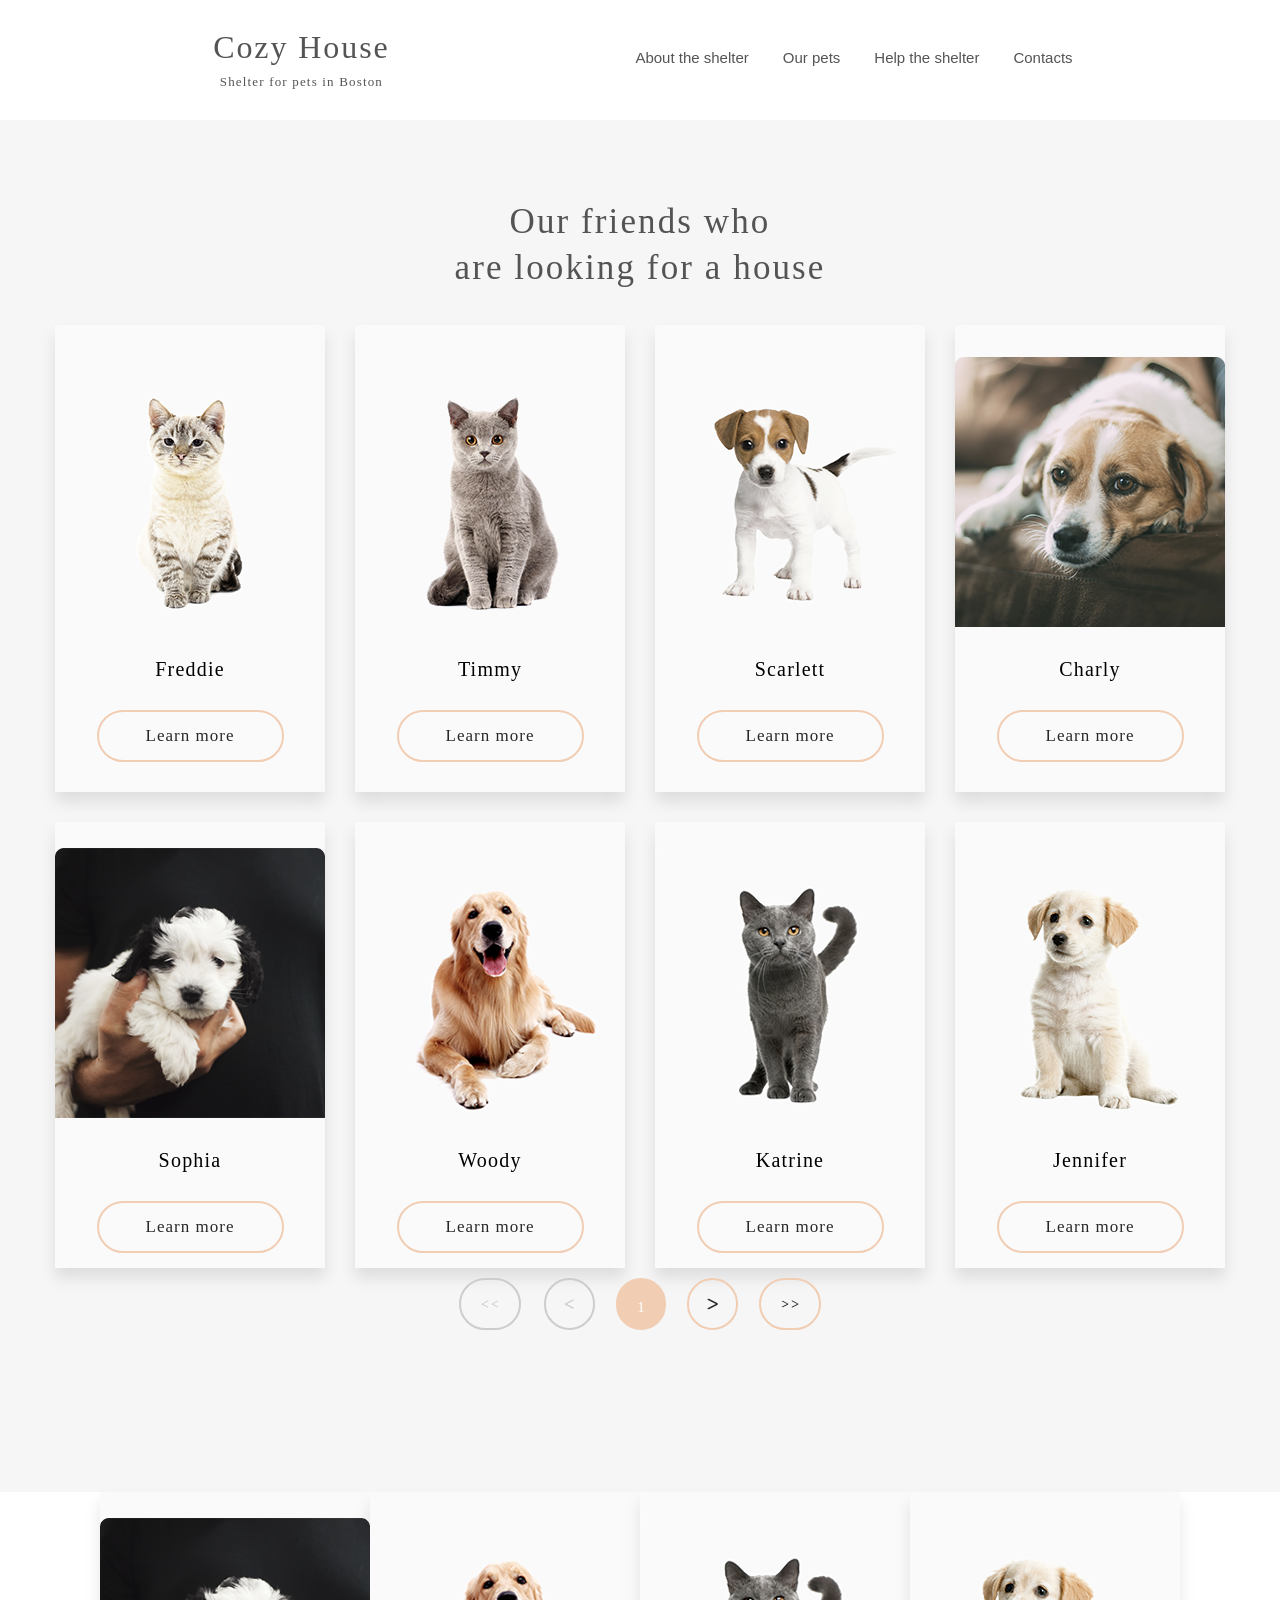
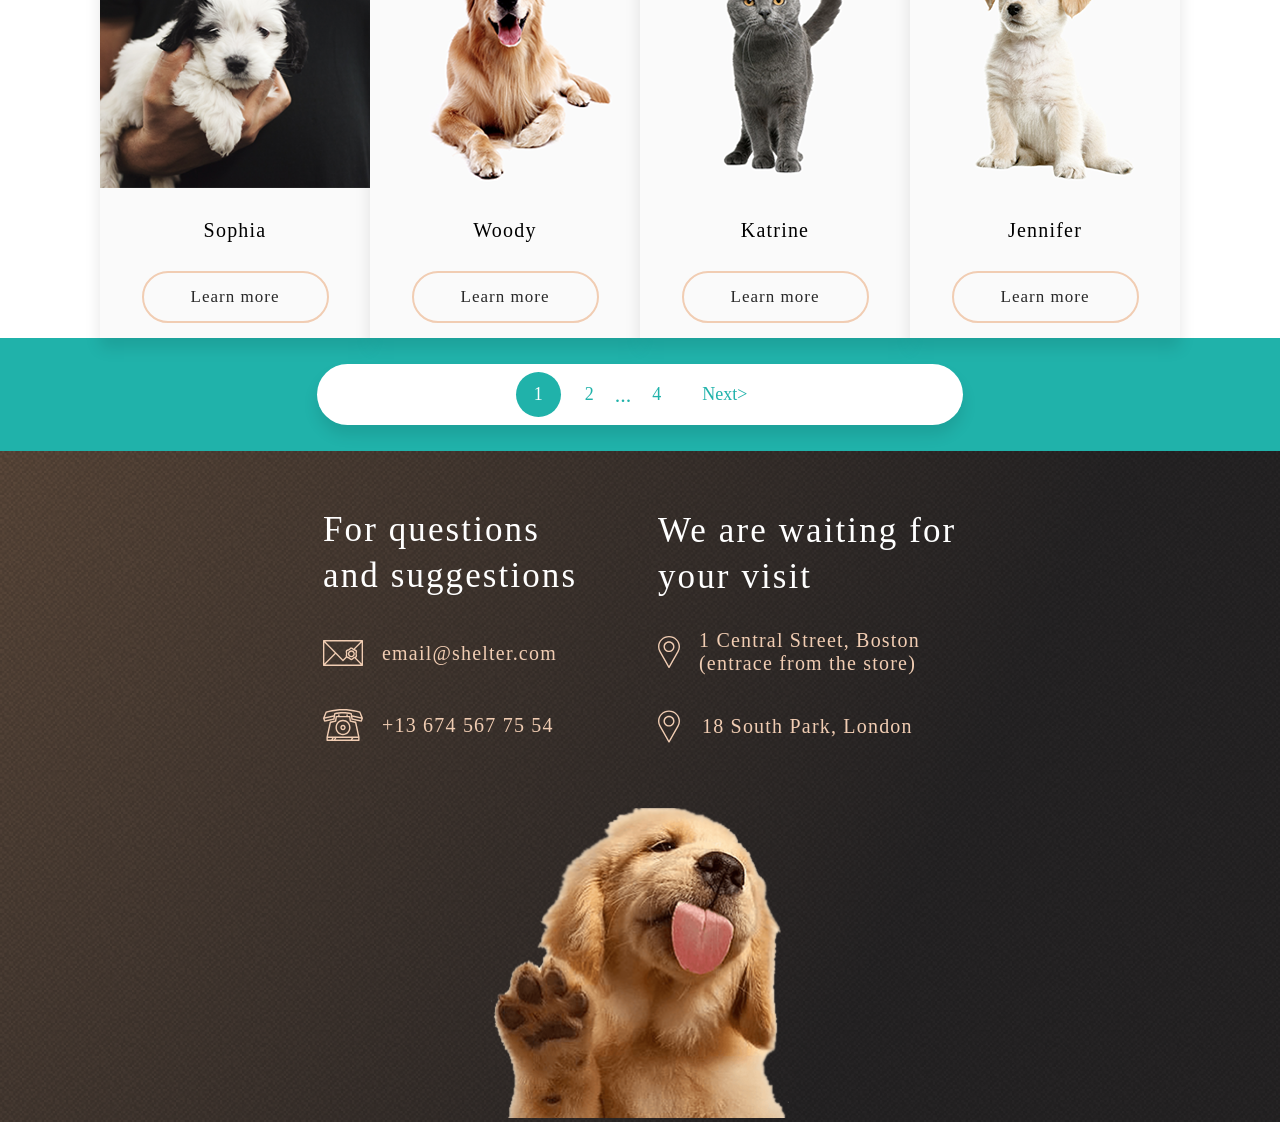
==== pets/index.html @ daef17af "fix: rename html files for GitHub Pages deployment" ====
<!DOCTYPE html>
<html lang="en">
<head>
    <meta charset="UTF-8">
    <meta name="viewport" content="width=device-width, initial-scale=1.0">
    <link rel="stylesheet" href="./css/pets.css">
    <title>Pets</title>
</head>
<body>
<main class="main">
<header class="header">
    <div class="header__wrapper">
        <div class="header__logo">
            <span class="header__title"><a href="..//shelter/shelter.html" class="link-shelter">Cozy House</a></span>
            <span class="header__subtitle">Shelter for pets in Boston</span>
        </div>
        <nav class="menu">
            <ul class="menu-list">
                <li class="menu__item"><a href="..//shelter/shelter.html" class="nav-link">About the shelter</a></li>
                <li class="menu__item menu__item_active"><a href="#our-friends" class="nav-link">Our pets</a></li>
                <li class="menu__item"><a href="..//shelter/shelter.html" class="nav-link">Help the shelter</a></li>
                <li class="menu__item"><a href="#footer" class="nav-link">Contacts</a></li>
            </ul>
        </nav>
        <!-- ! -->
        <button class="header__burger-btn" id="burger">
            <span></span><span></span><span></span>
        </button>
    </div>
</header>
<div class="Our_Friends">
    <section class="Our_Friends__wrapper">
        <div class="Our_Friends__title">
            <h3 class="Our_Friends__title-description">Our friends who <br>are looking for a house</h3>
        </div>
        <div class="Our_Friends__container">

                <!-- popup katrine -->
                <div class="modal-katrine">
                    <div class="modal-wrapper">
                        <div class="exit__button-katrine exit__button-wrapper">
                            <span></span><span></span>
                        </div>
                        <div class="modal-subwrapper">
                         <div class="modal-logo">
                         <img src="./assets/img/pets-katrine.png" alt="modal-logo" class="modal-picture">
                         </div>
                         <div class="modal-information">
                            <div class="modal-information__wrapper">
                            <div class="modal__title-wrapper">
                                <span class="modal__title">Katrine</span>
                            </div>
                            <div class="modal__subtitle-wrapper">
                                <span class="modal__subtitle">Cat - British Shorthair</span>
                            </div>
                            <div class="modal__description-wrapper">
                                <p class="modal__description">Katrine is a beautiful girl. She is as soft as the finest velvet with a thick lush fur. Will love you until the last breath she takes as long as you are the one. She is picky about her affection. She loves cuddles and to stretch into your hands for a deeper relaxations.</p>
                            </div>
                            <ul class="modal__state-wrapper">
                                <li><b>Age:</b> 6 months</li>
                                <li><b>Inoculations:</b> panleukopenia</li>
                                <li><b>Desease:</b> none</li>
                                <li><b>Parasites:</b> none</li>

                            </ul>
                        </div>
                        </div>
                        </div>
                    </div>
                </div>

                 <!-- end popup katrine -->

                 <!-- popup woody -->

                 <div class="modal-woody">
                    <div class="modal-wrapper">
                        <div class="exit__button-woody exit__button-wrapper">
                            <span></span><span></span>
                        </div>
                        <div class="modal-subwrapper">
                         <div class="modal-logo">
                         <img src="./assets/img/pets-woody.png" alt="modal-logo" class="modal-picture">
                         </div>
                         <div class="modal-information">
                            <div class="modal-information__wrapper">
                            <div class="modal__title-wrapper">
                                <span class="modal__title">Woody</span>
                            </div>
                            <div class="modal__subtitle-wrapper">
                                <span class="modal__subtitle">Dog - Golden Retriever</span>
                            </div>
                            <div class="modal__description-wrapper">
                                <p class="modal__description">Woody is a handsome 3 1/2 year old boy. Woody does know basic commands and is a smart pup. Since he is on the stronger side, he will learn a lot from your training. Woody will be happier when he finds a new family that can spend a lot of time with him.</p>
                            </div>
                            <ul class="modal__state-wrapper">
                                <li><b>Age:</b> 3 years 6 months</li>
                                <li><b>Inoculations:</b> adenovirus, distemper</li>
                                <li><b>Desease:</b> right back leg mobility reduced</li>
                                <li><b>Parasites:</b> none</li>
                            </ul>
                        </div>
                        </div>
                        </div>
                    </div>
                </div>

                 <!-- end popup woody -->

                <!-- popup jenn -->

                <div class="modal-jennifer">
                    <div class="modal-wrapper">
                        <div class="exit__button-jennifer exit__button-wrapper">
                            <span></span><span></span>
                        </div>
                        <div class="modal-subwrapper">
                         <div class="modal-logo">
                         <img src="./assets/img/pets-jennifer.png" alt="modal-logo" class="modal-picture">
                         </div>
                         <div class="modal-information">
                            <div class="modal-information__wrapper">
                            <div class="modal__title-wrapper">
                                <span class="modal__title">Jennifer</span>
                            </div>
                            <div class="modal__subtitle-wrapper">
                                <span class="modal__subtitle">Dog - Labrador</span>
                            </div>
                            <div class="modal__description-wrapper">
                                <p class="modal__description">Jennifer is a sweet 2 months old Labrador that is patiently waiting to find a new forever home. This girl really enjoys being able to go outside to run and play, but won't hesitate to play up a storm in the house if she has all of her favorite toys.</p>
                            </div>
                            <ul class="modal__state-wrapper">
                                <li><b>Age:</b> 2 month</li>
                                <li><b>Inoculations:</b> none</li>
                                <li><b>Desease:</b> none</li>
                                <li><b>Parasites:</b> none</li>
                            </ul>
                        </div>
                        </div>
                        </div>
                    </div>
                </div>
                 <!-- end popup jenn -->

                 <!-- popup sophia -->
                <div class="modal-sophia">
                    <div class="modal-wrapper">
                        <div class="exit__button-sophia exit__button-wrapper">
                            <span></span><span></span>
                        </div>
                        <div class="modal-subwrapper">
                         <div class="modal-logo">
                         <img src="./assets/img/sophia.png" alt="modal-logo" class="modal-picture">
                         </div>
                         <div class="modal-information">
                            <div class="modal-information__wrapper">
                            <div class="modal__title-wrapper">
                                <span class="modal__title">Sophia</span>
                            </div>
                            <div class="modal__subtitle-wrapper">
                                <span class="modal__subtitle">Dog - Shih tzu</span>
                            </div>
                            <div class="modal__description-wrapper">
                                <p class="modal__description">Sophia here and I'm looking for my forever home to live out the best years of my life. I am full of energy. Everyday I'm learning new things, like how to walk on a leash, go potty outside, bark and play with toys and I still need some practice.</p>
                            </div>
                            <ul class="modal__state-wrapper">
                                <li><b>Age:</b> 1 month</li>
                                <li><b>Inoculations:</b> parvovirus</li>
                                <li><b>Desease:</b> none</li>
                                <li><b>Parasites:</b> none</li>
                            </ul>
                        </div>
                        </div>
                        </div>
                    </div>
                </div>
                 <!-- end popup sophia -->

                  <!-- popup timmy -->
                <div class="modal-timmy">
                    <div class="modal-wrapper">
                        <div class="exit__button-timmy exit__button-wrapper">
                            <span></span><span></span>
                        </div>
                        <div class="modal-subwrapper">
                         <div class="modal-logo">
                         <img src="./assets/img/pets-timmy.png" alt="modal-logo" class="modal-picture">
                         </div>
                         <div class="modal-information">
                            <div class="modal-information__wrapper">
                            <div class="modal__title-wrapper">
                                <span class="modal__title">Timmy</span>
                            </div>
                            <div class="modal__subtitle-wrapper">
                                <span class="modal__subtitle">Cat - British Shorthair</span>
                            </div>
                            <div class="modal__description-wrapper">
                                <p class="modal__description">Timmy is an adorable grey british shorthair male. He loves to play and snuggle. He is neutered and up to date on age appropriate vaccinations. He can be chatty and enjoys being held. Timmy has a lot to say and wants a person to share his thoughts with.</p>
                            </div>
                            <ul class="modal__state-wrapper">
                                <li><b>Age:</b> 2 month</li>
                                <li><b>Inoculations:</b> rabies</li>
                                <li><b>Desease:</b> none</li>
                                <li><b>Parasites:</b> none</li>
                            </ul>
                        </div>
                        </div>
                        </div>
                    </div>
                </div>
                 <!-- end popup timmy -->

                   <!-- popup charly -->
                <div class="modal-charly">
                    <div class="modal-wrapper">
                        <div class="exit__button-charly exit__button-wrapper">
                            <span></span><span></span>
                        </div>
                        <div class="modal-subwrapper">
                         <div class="modal-logo">
                         <img src="./assets/img/pets-charly.png" alt="modal-logo" class="modal-picture">
                         </div>
                         <div class="modal-information">
                            <div class="modal-information__wrapper">
                            <div class="modal__title-wrapper">
                                <span class="modal__title">Charly</span>
                            </div>
                            <div class="modal__subtitle-wrapper">
                                <span class="modal__subtitle">Dog - Jack Russell Terrier</span>
                            </div>
                            <div class="modal__description-wrapper">
                                <p class="modal__description">This cute boy, Charly, is three years old and he likes adults and kids. He isn’t fond of many other dogs, so he might do best in a single dog home. Charly has lots of energy, and loves to run and play. We think a fenced yard would make him very happy.</p>
                            </div>
                            <ul class="modal__state-wrapper">
                                <li><b>Age:</b> 8 years</li>
                                <li><b>Inoculations:</b> bordetella bronchiseptica, leptospirosis</li>
                                <li><b>Desease:</b> deafness, blindness</li>
                                <li><b>Parasites:</b> lice, fleas</li>
                            </ul>
                        </div>
                        </div>
                        </div>
                    </div>
                </div>
                 <!-- end popup charly -->

                 <!-- popup scarlett -->
                <div class="modal-scarlett">
                    <div class="modal-wrapper">
                        <div class="exit__button-scarlett exit__button-wrapper">
                            <span></span><span></span>
                        </div>
                        <div class="modal-subwrapper">
                         <div class="modal-logo">
                         <img src="./assets/img/pets-scarlet.png" alt="modal-logo" class="modal-picture">
                         </div>
                         <div class="modal-information">
                            <div class="modal-information__wrapper">
                            <div class="modal__title-wrapper">
                                <span class="modal__title">Scarlett</span>
                            </div>
                            <div class="modal__subtitle-wrapper">
                                <span class="modal__subtitle">Dog - Jack Russell Terrier</span>
                            </div>
                            <div class="modal__description-wrapper">
                                <p class="modal__description">Scarlett is a happy, playful girl who will make you laugh and smile. She forms a bond quickly and will make a loyal companion and a wonderful family dog or a good companion for a single individual too since she likes to hang out and be with her human.</p>
                            </div>
                            <ul class="modal__state-wrapper">
                                <li><b>Age:</b> 3 month</li>
                                <li><b>Inoculations:</b> parainfluenza</li>
                                <li><b>Desease:</b> none</li>
                                <li><b>Parasites:</b> none</li>
                            </ul>
                        </div>
                        </div>
                        </div>
                    </div>
                </div>
                 <!-- end popup scarlett -->

                  <!-- popup freddie -->
                <div class="modal-freddie">
                    <div class="modal-wrapper">
                        <div class="exit__button-freddie exit__button-wrapper">
                            <span></span><span></span>
                        </div>
                        <div class="modal-subwrapper">
                         <div class="modal-logo">
                         <img src="./assets/img/freddie.png" alt="modal-logo" class="modal-picture">
                         </div>
                         <div class="modal-information">
                            <div class="modal-information__wrapper">
                            <div class="modal__title-wrapper">
                                <span class="modal__title">Freddie</span>
                            </div>
                            <div class="modal__subtitle-wrapper">
                                <span class="modal__subtitle">Cat - British Shorthair</span>
                            </div>
                            <div class="modal__description-wrapper">
                                <p class="modal__description">Freddie is a little shy at first, but very sweet when he warms up. He likes playing with shoe strings and bottle caps. He is quick to learn the rhythms of his human’s daily life. Freddie has bounced around a lot in his life, and is looking to find his forever home.</p>
                            </div>
                            <ul class="modal__state-wrapper">
                                <li><b>Age:</b> 2 month</li>
                                <li><b>Inoculations:</b> Inoculations: rabies</li>
                                <li><b>Desease:</b> none</li>
                                <li><b>Parasites:</b> none</li>
                            </ul>
                        </div>
                        </div>
                        </div>
                    </div>
                </div>
                 <!-- end popup freddie -->

                <div class="container-proba"></div>

                <div class="Our_Friends__pagination">
                        <img class="arrow__left_double" src="./assets/svg/dl.svg">
                        <img class="arrow__left" src="./assets/svg/l.svg">
                        <div class="pagination-page">1</div>
                        <img class="arrow__right" src="./assets/svg/r.svg">
                        <img class="arrow__right_double" src="./assets/svg/dr.svg">
                </div>
            </div>
    </section>
</div>

<!-- proba-pagination -->
<div class="container-example"></div>
<div class="container-pag">
<ul class="pagination__example">
    <!-- <li class="btn">&lt;Prev</li>
    <li class="n"><span>1</span></li>
    <li class="n"><span>2</span></li>
    <li class="d"><span>...</span></li>
    <li class="n"><span>4</span></li>
    <li class="n"><span>5</span></li>
    <li class="d"><span>...</span></li>
    <li class="d"><span>...</span></li>
    <li class="btn">Next&gt;</li> -->
</ul>
</div>
<!-- end proba -->

                    <footer class="footer" id="contacts">
                        <div class="footer__wrapper">
                            <div class="footer__contacts">
                                <h3 class="footer__contacts-title">For questions and suggestions</h3>
                                <div class="footer__contacts-mail">
                                    <img src="./assets/svg/icon-email.svg" alt="email-logo" class="mail__icon">
                                    <span class="mail__description"><a href="mailto:ksandr1g@mail.ru">email@shelter.com</a></span>
                                    </div>
                                    <div class="footer__contacts-phone">
                                        <img src="./assets/svg/icon-phone.svg" alt="phone-logo" class="phone__icon">
                                        <span class="phone__description"><a href="tel:+13 674 567 75 54">+13 674 567 75 54</a></span>
                                    </div>
                                </div>
                                <div class="footer__location">
                                    <h3 class="footer__location-title">We are waiting for your visit</h3>
                                    <div class="footer__location-Boston">
                                        <img src="./assets/svg/icon-marker.svg" alt="marker-logo" class="boston__marker">
                                        <p class="boston__description"><a href="https://www.google.com/maps/d/embed?mid=1jf-JyjY4kV1k39pwUYCy4yDfvXQ&hl=en_US&ehbc=2E312F" width="640" height="480">1 Central Street, Boston (entrace from the store)</a></p>
                                    </div>
                                    <div class="footer__location-London">
                                        <img src="./assets/svg/icon-marker.svg" alt="marker-logo" class="boston__marker">
                                        <p class="london__description"><a href="https://www.google.com/maps/d/embed?mid=1MzcbxTZZIhq8kWDtylVEMzaD1tA&hl=en&ehbc=2E312F" width="640" height="480">18 South Park, London</a></p>
                                    </div>
                                </div>
                                <div class="footer__logo">
                                    <div class="logo-logo">
                                    <img src="./assets/img/footer-puppy.png" alt="puppy-logo" class="footer__puppy">
                                </div>
                                </div>
                            </div>
                        </footer>
</main>
<script src="pets.js"></script>
</body>
</html>
---- pets/css/pets.css ----
* {
     scroll-behavior: smooth;
}

body {
    margin: 0 auto;
}

.main {
    overflow: hidden;
    width: 100%;
    position: relative;
}

.header {
    background-color: white;
    display: flex;
    justify-content: center;
    align-items: center;
    /* margin: 0px 0px 42px 0px; */
}

.header__wrapper {
    max-width: 1200px;
    display:flex;
    justify-content: space-between;
    padding: 30px 40px 30px 40px;
}

.header__logo {
    max-width: 188px;
    display:flex;
    flex-wrap: wrap;
    justify-content: center;
    margin-right: 533px;
    align-content: space-between;
    row-gap: 10px;
}

.header__title {
    font-family: 'Georgia';
    font-style: normal;
    font-weight: 400;
    font-size: 32px;
    line-height: 110%;
    /* or 35px */
    display: flex;
    /* align-items: center; */
    letter-spacing: 0.06em;
    /* color-primary */
    color: rgba(84, 84, 84, 1);
    /* padding-bottom: 10px; */
}

.header__title a {
    text-decoration: none;
    list-style: none;
    color: inherit;
}

.header__subtitle {
    font-family: 'Georgia';
    font-style: normal;
    font-weight: 400;
    font-size: 13px;
    line-height: 14.95px;
    /* or 35px */
    display: flex;
    /* align-items: center; */
    letter-spacing: 0.09em;
    /* color-primary */
    color: rgba(84, 84, 84, 1);
}

.menu-list li {
    display: inline;
    transition: 0.5s;
    color: rgba(84, 84, 84, 1);
}

.menu__item:hover {
    color: black;

}

.menu__item {
    font-family: Arial, Helvetica, sans-serif;
    font-size: 15px;
    line-height: 24px;
    font-weight: 400;
    margin-right: 30px;
    cursor: pointer;
}

.menu__item:last-child {
    margin-right: 0px;
}

.nav-link {
    text-decoration: none;
    list-style: none;
    color: inherit;
}

.header__burger-btn {
    display: none;
}

/* our friends! */

/* modal-begin */

.modal-katrine,
.modal-woody,
.modal-jennifer,
.modal-sophia,
.modal-timmy,
.modal-charly,
.modal-scarlett,
.modal-freddie {
    position: fixed;
    top: 0;
    left: 0;
    width: 100%;
    height: 100vh;
    z-index: 99998;
    background-color: rgba(84, 84, 84, 0.1);
    display: flex;
    align-items: center;
    justify-content: center;
    /* ! */
    opacity: 0;
    visibility: hidden;
}

.modal-katrine.open,
.modal-woody.open,
.modal-jennifer.open,
.modal-sophia.open,
.modal-timmy.open,
.modal-charly.open,
.modal-scarlett.open,
.modal-freddie.open {
    opacity: 1;
    visibility: visible;
    transform: scale(1);
}

.modal-katrine.open .modal-wrapper,
.modal-woody.open .modal-wrapper,
.modal-jennifer.open .modal-wrapper,
.modal-sophia.open .modal-wrapper,
.modal-timmy.open .modal-wrapper,
.modal-charly.open .modal-wrapper,
.modal-scarlett.open .modal-wrapper,
.modal-freddie.open .modal-wrapper {
    transform: scale(1);
}


.modal-wrapper {
    width: 952px;
    height: 552px;
    z-index: 1;
    background-color: white;
    display: flex;
    align-items: flex-end;
    background-color: rgba(84, 84, 84, -1);
    transition: .5s;
    transform: scale(0);
}

.modal-subwrapper {
    background-color: white;
    width: 900px;
    height: 500px;
    display: flex;
    order: 1;
    border-radius: 9px;
}

.exit__button-wrapper {
    position: relative;
    width: 50px;
    height: 50px;
    border: 2px solid rgba(241, 205, 179, 1);
    border-radius: 100px;
    order: 2;
    bottom: 498px;
    right: 11px;
    display: flex;
    justify-content: center;
    align-items: center;
    cursor: pointer;
}

.exit__button-wrapper:hover {
    background-color: rgba(241, 205, 179, 1);
}


.exit__button-wrapper span {
    position: absolute;
    width: 12px;
    height: 2px;
    background-color: black;

}

.exit__button-wrapper span:nth-child(1) {
    transform: rotate(45deg)
}

.exit__button-wrapper span:nth-child(2) {
    transform: rotate(-45deg)
}

.modal-logo {
    width: 500px;
    height: 500px;
}

.modal-picture {
    width: 100%;
}

.modal-information {
    width: 400px;
    display: flex;
    justify-content: center;
    align-items: center;
    background-color: white;
    border-radius: 9px;

}

.modal-information__wrapper {
    width: 351px;
    height: 362px;
    margin-bottom: 36px;
    row-gap: 8px;
    display: flex;
    flex-direction: column;
}

.modal__title {
    font-family: 'Georgia';
    font-weight: 400;
    font-size: 35px;
    line-height: 45.5px;
    letter-spacing: 0.06em;
    color: rgba(0, 0, 0, 1);
}

.modal__subtitle-wrapper {
    margin-bottom: 17px;
}

.modal__subtitle {
    font-family: 'Georgia';
    font-weight: 400;
    font-size: 20px;
    line-height: 23px;
    letter-spacing: 0.06em;
    color: rgba(0, 0, 0, 1);
}

.modal__description {
    font-family: 'Georgia';
    font-weight: 400;
    font-size: 15px;
    line-height: 16.5px;
    letter-spacing: 0.06em;
    color: rgba(0, 0, 0, 1);
    margin-bottom: 23px;
}

.modal__state-wrapper {
    padding-inline-start: 18px;
}


.modal__state-wrapper li {
    font-family: 'Georgia';
    font-weight: 400;
    line-height: 16.5px;
    font-size: 15px;
    letter-spacing: 0.06em;
    padding-inline-start: 0px;
    padding-bottom: 11px;
}


.Our_Friends {
    /* border: 1px dotted white; */
    display: flex;
    background-color: rgba(246, 246, 246, 1);
    justify-content: center;
    flex-direction: column;
    align-items: center;
}

.Our_Friends__title {
    max-width: 400px;
    text-align: center;
    /* margin: 0px 0px 45px 0px; */
}

.Our_Friends__title-description {
    font-family: 'Georgia';
    font-weight: 400;
    font-size: 35px;
    line-height: 45.5px;
    letter-spacing: 0.06em;
    color: rgba(84, 84, 84, 1);

}

.Our_Friends__wrapper {
    max-width: 1200px;
    margin: 44px 0px 17px 0px;
    display: flex;
    align-items: center;
    flex-direction: column;
    order: 1;
}

.Our_Friends__container {
    max-width: 1200px;
    display: flex;
    justify-content: center;
    flex-wrap: wrap;
    column-gap: 40px;
    row-gap: 10px;
    margin: 0px 0px 45px 0px;
}

.pets__card {
    width: 270px;
    height: 435px;
    display: flex;
    flex-wrap: wrap;
    flex-direction: column;
    align-items: center;
    justify-content: space-around;
    background-color: rgba(250, 250, 250, 1);
    box-shadow: 0px 10px 15px rgba(0,0,0,0.1);

}

.pets__logo {
    cursor: pointer;
    transition: 0.5s;
}

.pets__logo:hover {
    transform:scale(1.2);
}

.card__katrine,
.card__jennifer,
.card__woody,
.card__sophia {
    padding: 11px 0px 0px 0px;
}

.card__timmy,
.card__charly,
.card__scarlett,
.card__freddie {
    padding: 17px 0px 15px 0px;
}

.pets__name {
    font-family: 'Georgia';
    font-size: 20px;
    line-height: 22px;
    letter-spacing: 0.06em;
    text-align: center;
}

.pets__button {
    width: 187px;
    height: 52px;
    border-radius: 100px;
    font-family: 'Georgia';
    font-style: normal;
    font-weight: 400;
    font-size: 17px;
    line-height: 130%;
    letter-spacing: 0.06em;
    color: #292929;
    transition: 0.5s;
    cursor: pointer;
    opacity: 1;
    border: 2px solid rgba(241, 205, 179, 1);
    background-color: rgba(250, 250, 250, 1);
}

.pets__button:hover {
    background-color: rgba(241, 205, 179, 1);
    color:rgba(84, 84, 84, 1);
}

.pets__button:active {
    opacity: 0.7;
}

.Our_Friends__pagination {
    display: flex;
    width: 340px;
    height: 52px;
    margin: 0px 0px 100px 0px;
    transition: 1s;
    justify-content: center;
}

.arrow__left:hover {
    background-color: rgba(241, 205, 179, 1);
}

.arrow__left_double {
    border-radius: 100px;
    cursor: pointer;
    opacity: 1;
    border: 2px solid rgba(205, 205, 205, 1);
    padding: 20px;
    margin-right: 23px;
    transition: 1s;
}

.arrow__left_double:hover {
    background-color: rgba(241, 205, 179, 1);
}

.arrow__left {
    border-radius: 100px;
    cursor: pointer;
    opacity: 1;
    border: 2px solid rgba(205, 205, 205, 1);
    padding: 18px;
    margin-right: 21px;
}

.pagination-page {
    border-radius: 100px;
    border: 2px solid rgba(241, 205, 179, 1);
    padding: 19px;
    margin-right: 21px;
    font-size: 15px;
    background-color: rgba(241, 205, 179, 1);
    color: #FFFF;
}

.arrow__right {
    border-radius: 100px;
    cursor: pointer;
    opacity: 1;
    border: 2px solid rgba(241, 205, 179, 1);
    background-color:   transparent;
    padding: 17px;
    margin-right: 21px;
    transition: 1s;
}

.arrow__right:hover {
    background-color: rgba(241, 205, 179, 1);
}

.arrow__right_double {
    border-radius: 100px;
    cursor: pointer;
    opacity: 1;
    border: 2px solid rgba(241, 205, 179, 1);
    background-color:   transparent;
    padding: 20px;
    transition: 1s;
}

.arrow__right_double:hover {
    background-color: rgba(241, 205, 179, 1);
}

.page__pagination {
    border-radius: 100px;
    cursor: pointer;
    opacity: 1;
    border: 2px solid rgba(241, 205, 179, 1);
    background-color:   rgba(241, 205, 179, 1);
    padding: 19px;
    margin-right: 25px;
}

/* ! */

.container-proba {
    gap: 30px;
    display: flex;
    flex-direction: row;
    flex-wrap: wrap;
    justify-content: center;
    align-items: center;
}

.pagination-proba {
    display: flex;
    justify-content: center;
    font-size: 32px;
  }

  .pagination__list {
    display: flex;
    list-style-type: none;
  }

  .pagination__item {
    padding: 8px;
    margin: 8px;
    cursor: pointer;
  }

  .pagination__item--active {
    font-weight: 800;
    color: gold;
  }

/* proba-pagination */
.container-pag {
    display: flex;
    align-items: center;
    justify-content: center;
    background: #20B2AA;
    padding: 10px;
}

.container-pag ul {
    width: 50%;
    display: flex;
    flex-wrap: wrap;
    background: #fff;
    padding: 8px;
     border-radius: 50px;
    box-shadow: 0px 10px 15px rgba(0,0,0,0.1);
    justify-content: center;


}

.container-pag ul li{
    color: #20B2AA;
    list-style: none;
    line-height: 45px;
    text-align: center;
    font-size: 18px;
    font-weight: 500;
    cursor: pointer;
    user-select: none;
    transition: all 0.3s ease;
}

.container-pag ul li.n {
    list-style: none;
    height: 45px;
    width: 45px;
    margin: 0 3px;
    line-height: 45px;
    border-radius: 50%;
}

.container-pag ul li.n.first{
    margin: 0px 3px 0 -5px;
  }
  .container-pag ul li.n.last{
    margin: 0px -5px 0 3px;
  }
  .container-pag ul li.d{
    font-size: 22px;
    cursor: default;
  }
  .container-pag ul li.btn{
    padding: 0 20px;
    border-radius: 50px;
  }

  .container-pag li.active,
  .container-pag ul li.n:hover,
  .container-pag ul li:first-child:hover,
  .container-pag ul li:last-child:hover{
    color: #fff;
    background: #20B2AA;
  }

  .container-example {
        display: flex;
        align-items: center;
        justify-content: center;
        flex-wrap: wrap;
  }













/* footer */
.footer {
    display: flex;
    justify-content: center;
    background-image: url(..//assets/img/gradient.png);
    background-size: cover;
}

.footer__wrapper {
    max-width: 1200px;
    padding: 41px 40px 0px 40px;
    display: grid;
    grid-template-columns: 358px 378px 299px;
    column-gap: 82px;

}

.footer__contacts {
    max-width: 282px;
}

.footer__location {
    max-width: 302px;
}

.footer__contacts-title {
    color: white;
    font-family: 'Georgia';
    font-weight: 400;
    font-size: 35px;
    line-height: 45.5px;
    letter-spacing: 0.06em;
    margin: 15px 0px 39px 0px;
}

.footer__contacts-mail {
    display: flex;
    flex-wrap: wrap;
    align-items: center;
    column-gap: 19px;
    margin: 0px 0px 40px 0px;
}

.footer__contacts-phone {
    display: flex;
    flex-wrap: wrap;
    align-items: center;
    margin: 0px 0px 41px 0px;
    column-gap: 19px;
}

.footer__location-title {
    color: white;
    font-family: 'Georgia';
    font-weight: 400;
    font-size: 35px;
    line-height: 45.5px;
    letter-spacing: 0.06em;
    margin: 16px 0px 10px 0px;
}

.mail__description {
    font-family: 'Georgia';
    font-weight: 400;
    font-size: 20px;
    line-height: 23px;
    letter-spacing: 0.06em;
    color: rgba(241, 205, 179, 1);
}

.mail__description a {
    text-decoration : none;
    color: rgba(241, 205, 179, 1);
}




.phone__description {
    font-family: 'Georgia';
    font-weight: 400;
    font-size: 20px;
    line-height: 23px;
    letter-spacing: 0.06em;
    color: rgba(241, 205, 179, 1);
}


.phone__description a {
    text-decoration : none;
    color: rgba(241, 205, 179, 1);
}

.boston__description {
    font-family: 'Georgia';
    font-weight: 400;
    font-size: 20px;
    line-height: 23px;
    letter-spacing: 0.06em;
    color: rgba(241, 205, 179, 1);
}

.boston__description a{
    text-decoration: none;
    color: rgba(241, 205, 179, 1);
}

.footer__location-Boston {
    display: flex;
    max-width: 302px;
    column-gap: 19px;
}

.london__description {

    font-family: 'Georgia';
    font-weight: 400;
    font-size: 20px;
    line-height: 23px;
    letter-spacing: 0.06em;
    color: rgba(241, 205, 179, 1);
}

.london__description a {
    text-decoration: none;
    color: rgba(241, 205, 179, 1);
}

.footer__location-London {
    display: flex;
    justify-content: flex-start;
    column-gap: 22px;
}


/* media */



@media (max-width: 1285px) {
    .header__logo {
        margin-right: 200px;
    }

    .footer__wrapper {
        grid-template-columns: 335px 299px;
        grid-template-rows: 316px;
        column-gap: 0px;
    }

    .footer__puppy {
        margin: 0px 0px 0px 167px;

    }
}

@media (max-width: 958px) {
    .header__logo {
        margin-right: 100px;
    }

    /* адаптация модалок! */

    .modal-wrapper {
        width: 682px;
        height: 402px;
    }

    .modal-subwrapper {
        width: 630px;
        height: 350px;
    }

    .modal-logo {
        width: 350px;
        height: 350px;
    }

    .modal-information {
        width: 280px;
    }

    .modal-information__wrapper {
        width: 260px;
        height: 303px;
        row-gap: 0;
    }

   .modal__description {
        font-size: 13px;
        line-height: 14.3px;
        margin: 0px 0px 16px 0px;

   }

   .exit__button-wrapper {
        bottom: 348px;
        right: 8px;
   }

   .modal__title-wrapper {
        padding-top: 5px;
   }

   .modal__subtitle-wrapper {
        padding-top: 10px;
   }

   .modal__description-wrapper {
        padding: 4px 0px 0px 0px;
   }

   .modal__state-wrapper {
        margin: 0px 0px 0px 0px;
   }

   .modal__state-wrapper li {
     padding-bottom: 7px;
   }



}

@media (max-width: 846px) {
    .header__wrapper {
        max-width: 708px;
        padding: 30px 30px 30px 30px;
        justify-content: space-between;
        column-gap: 74px;
    }

    .header__logo {
        margin-right: 0px;
        justify-content: flex-start;
    }

    .menu-list {
        padding: 0;
    }

    .menu__item {
        margin-right: 30px;
    }

    /* our_friends */

    .Our_Friends__wrapper {
        max-width: 708px;
    }

    .Our_Friends__title-description {
        margin: 35px 0px 0px 0px;
    }

    .card__katrine,
    .card__jennifer,
    .card__woody,
    .card__sophia {
    padding: 18px 0px 0px 0px;
    }

    .card__timmy,
    .card__charly,
    .card__scarlett,
    .card__freddie {
    padding: 20px 0px 15px 0px;

    }

    .card__scarlett,
    .card__freddie {
        display: none;
    }

    .Our_Friends__container {
        margin: 0px 0px 22px 0px;
    }

    .Our_Friends__pagination {
        margin: 0px 0px 76px 0px;
    }

    /* ! */



    /* footer */

    .footer__wrapper {
        max-width: 708px;
        padding: 15px 30px 0px 30px;
        grid-template-columns: 335px 299px;
        column-gap: 0px;
        grid-template-rows: 316px;
    }

    .footer__puppy {
        margin: 0px 0px 0px 167px;
    }

}


    @media (max-width: 769px) {
        .menu {
            display: none;
        }

        .header__wrapper {

            padding: 30px 20px 30px 20px;
            column-gap: 300px;

        }

        .header__logo {
            justify-content: center;
        }

        .header__burger-btn {
            top: 9px;
            left: 7px;
            display: none;
            position: relative;
            width: 40px;
            height: 40px;
            background-color: transparent;
            outline: none;
            border: none;
            cursor: pointer;
            display: block;

        }

        .header__burger-btn span {
            display: block;
            position: absolute;
            width: 30px;
            height: 2px;
            left: 5px;
            background-color: rgb(84, 84, 84);
            transition: .5s;
        }

        .header__burger-btn span:nth-child(1) {
            transform: translateY(-10px);
        }

        .header__burger-btn span:nth-child(3) {
            transform: translateY(10px);
        }

        .header__burger-btn:hover span{
            background-color: rgb(163, 158, 158);
        }

        header.open .header__burger-btn span:nth-child(1) {
            transform: translateX(10px) rotate(90deg);
        }

        header.open .header__burger-btn span:nth-child(2) {
            transform: translateX(0px) rotate(90deg);
        }

        header.open .header__burger-btn span:nth-child(3) {
            transform: translateX(-10px) rotate(90deg);
        }


    }


    @media (max-width: 700px) {

        /* адаптация модалок! под текущее разрешение*/


        .modal-wrapper {
            width: 294px;
            height: 393px;
        }

        .modal-subwrapper {
            width: 240px;
            height: 341px;
        }

        .modal-logo {
            display: none;
        }

        .modal-information {
            width: 240px;
            height: 390px;
        }

        .modal-information__wrapper {
            width: 220px;
            height: 321px;
            row-gap: 0;
        }

       .modal__description {
            font-size: 13px;
            line-height: 14.3px;
            margin: 0px 0px 21px 0px;
            text-align: justify;

       }

       .exit__button-wrapper {
            bottom: 340px;
            right: 24px;
       }

       .modal__title-wrapper {
            padding-top: 19px;
            text-align: center;
       }

       .modal__subtitle-wrapper {
            padding-top: 10px;
            text-align: center;

       }

       .modal__subtitle {
            letter-spacing: 0.02em;
            font-size: 18px;
       }

       .modal__description-wrapper {
            padding: 4px 0px 0px 0px;
       }

       .modal__state-wrapper {
            margin: 0px 0px 0px 0px;
            padding-inline-start: 16px;
       }

       .modal__state-wrapper li {
            padding-bottom: 5px;
            line-height: 16.5px;
            font-size: 13px;
            letter-spacing: 0.01em;
       }

       /* адаптация модалок закончена */


        .footer__contacts {
            max-width: 278px;
        }

        .footer__location {
            max-width: 293px;
        }

        .footer__contacts-title {
            font-size: 25px;
            line-height: 32.5px;
            text-align: center;
            margin: 0px 0px 39px 0px;
        }

        .footer__location-title {
            font-size: 25px;
            line-height: 32.5px;
            text-align: center;
            margin: 0px 0px 17px 0px;
        }

        .footer__wrapper {
            justify-items: center;
            grid-template-columns: min-content;
            grid-template-rows: min-content;
            padding: 30px 10px 0px 10px;
           max-width: 300px;
        }

        .footer__contacts-mail {
            column-gap: 7px;
            justify-content: space-evenly;
        }

        .footer__contacts-phone {
            column-gap: 7px;
            justify-content: space-evenly;
        }

        .footer__location-Boston {
            column-gap: 16px;
            margin-bottom: 5px;
        }

        .footer__location-London {
            column-gap: 17px;
        }

        .footer__logo {
            width: 300px;
        }

        .logo-logo {
            max-width: 260px;
        }

        .footer__puppy {
            margin: 26px 0px 0px 20px;
            width: 100%;
        }
    }

    @media (max-width: 573px) {
        .header__wrapper {
            column-gap: 150px;
        }
    }

    @media (max-width: 573px) {
        .arrow__left_double,
        .arrow__left,
        .pagination-page,
        .arrow__right {
            margin-right: 2px;
        }
    }

    @media (max-width: 441px) {
        .header__wrapper {
            column-gap: 48px;
        }

/* ! */

        .menu {
            display: block;
            width: 320px;
            position: absolute;
            right: -320px;
            top: 0;
            background-color: rgba(246, 246, 246, 1);
            padding: 249px 0px 247px 0px;
            visibility: hidden;
            transition: transform .5s , visiblity .5s;
            will-change: transform;
        }

        .menu__item:nth-child(1) {
            margin-right: 0px;
        }

        .menu__item:nth-child(2) {
            margin-right: 0px;
        }

        .menu__item:nth-child(3) {
            margin-right: 0px;
        }

        .menu__item:last-child {
            margin-right: 0px;
        }

        .menu-list {
            display: block;
            margin-block-start: 0px;
            margin-block-end: 0px;
            margin-inline-start: 0px;
            margin-inline-end: 0px;
            padding-inline-start: 0px;
            display: flex;
            flex-wrap: wrap;
            flex-direction: column;
            align-items: center;
            row-gap: 41px;
        }


        .nav-link {
            color: rgba(84, 84, 84, 1);
            font-size: 32px;
            line-height: 51.2px;
            font-family: 'Arial';
            display: block;
        }

        .header__burger-btn {
            top: 9px;
            left: 34px;
            display: none;
            position: relative;
            width: 40px;
            height: 40px;
            background-color: transparent;
            outline: none;
            border: none;
            cursor: pointer;
            display: block;

        }

        .header__burger-btn span {
            display: block;
            position: absolute;
            width: 30px;
            height: 2px;
            left: 5px;
            background-color: rgba(84, 84, 84, 1);
        }

        .header.open .menu {
            transform: translateX(-100%);
            visibility: visible;
        }
            /* анимация закрытия бургер меню*/
        .header .menu {
            transform: translateX(100%);
            visibility: visible;
        }

        /* our-friends section */

        .Our_Friends__title-description {
            font-size: 25px;
            line-height: 32.5px;
            text-align: center;
            margin: -2px 0px 0px 0px;
        }

        .Our_Friends__container {
            margin: 0px 0px 36px 0px;
        }

        .card__katrine,
        .card__jennifer,
        .card__woody {

            padding: 23px 0px 0px 0px;

        }

        .card__sophia,
        .card__timmy,
        .card__charly {
            display: none;
        }

        .Our_Friends__pagination {
            max-width: 300px;
            margin: 0px 0px 43px 0px;
        }


        /* footer */

        .footer__contacts {
            max-width: 278px;
        }

        .footer__location {
            max-width: 293px;
        }

        .footer__contacts-title {
            font-size: 25px;
            line-height: 32.5px;
            text-align: center;
            margin: 0px 0px 39px 0px;
        }

        .footer__location-title {
            font-size: 25px;
            line-height: 32.5px;
            text-align: center;
            margin: 0px 0px 17px 0px;
        }

        .footer__wrapper {
            justify-items: center;
            grid-template-columns: min-content;
            grid-template-rows: min-content;
            padding: 30px 10px 0px 10px;
           max-width: 300px;
        }

        .footer__contacts-mail {
            column-gap: 7px;
            justify-content: space-evenly;
        }

        .footer__contacts-phone {
            column-gap: 7px;
            justify-content: space-evenly;
        }

        .footer__location-Boston {
            column-gap: 16px;
            margin-bottom: 5px;
        }

        .footer__location-London {
            column-gap: 17px;
        }

        .footer__logo {
            width: 300px;
        }

        .logo-logo {
            max-width: 260px;
        }

        .footer__puppy {
            margin: 26px 0px 0px 20px;
            width: 100%;
        }

        @media (max-width: 321px) {
            .header__burger-btn {
                left: 5px;
            }
        }

    }
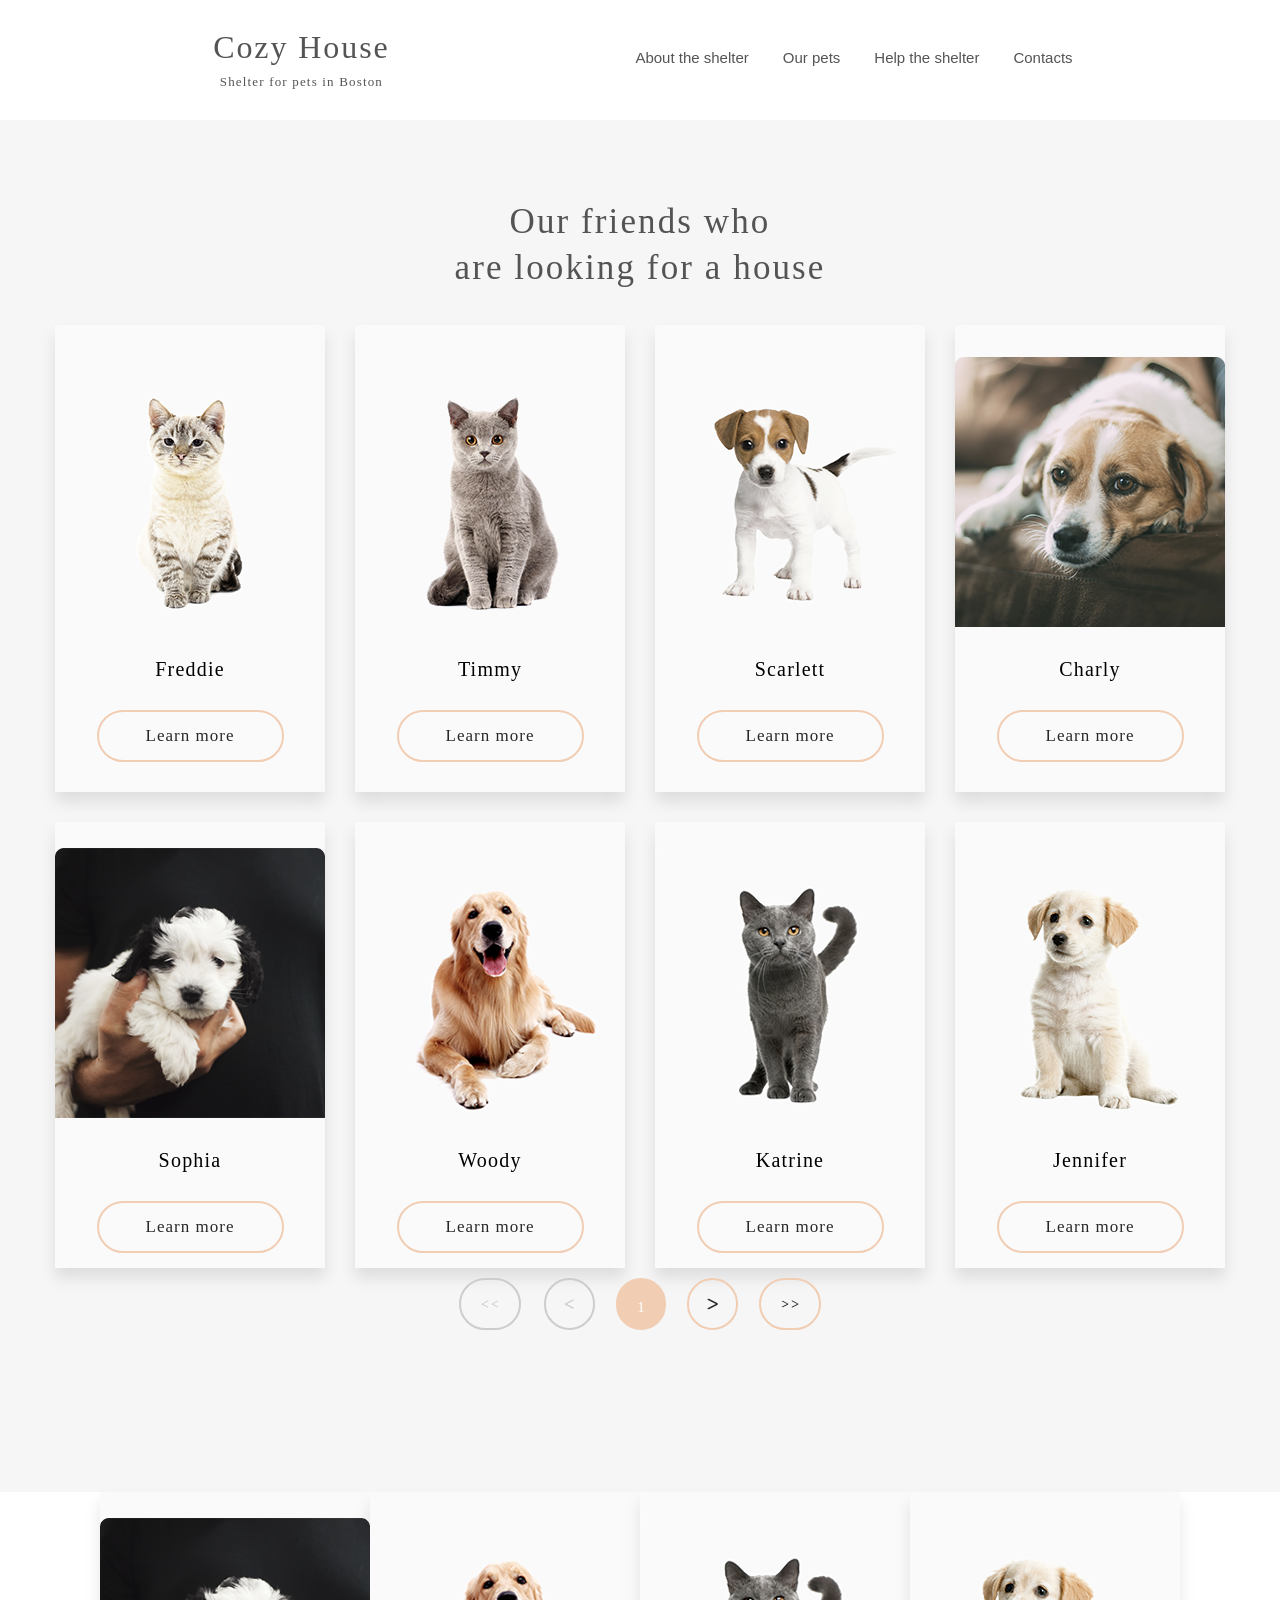
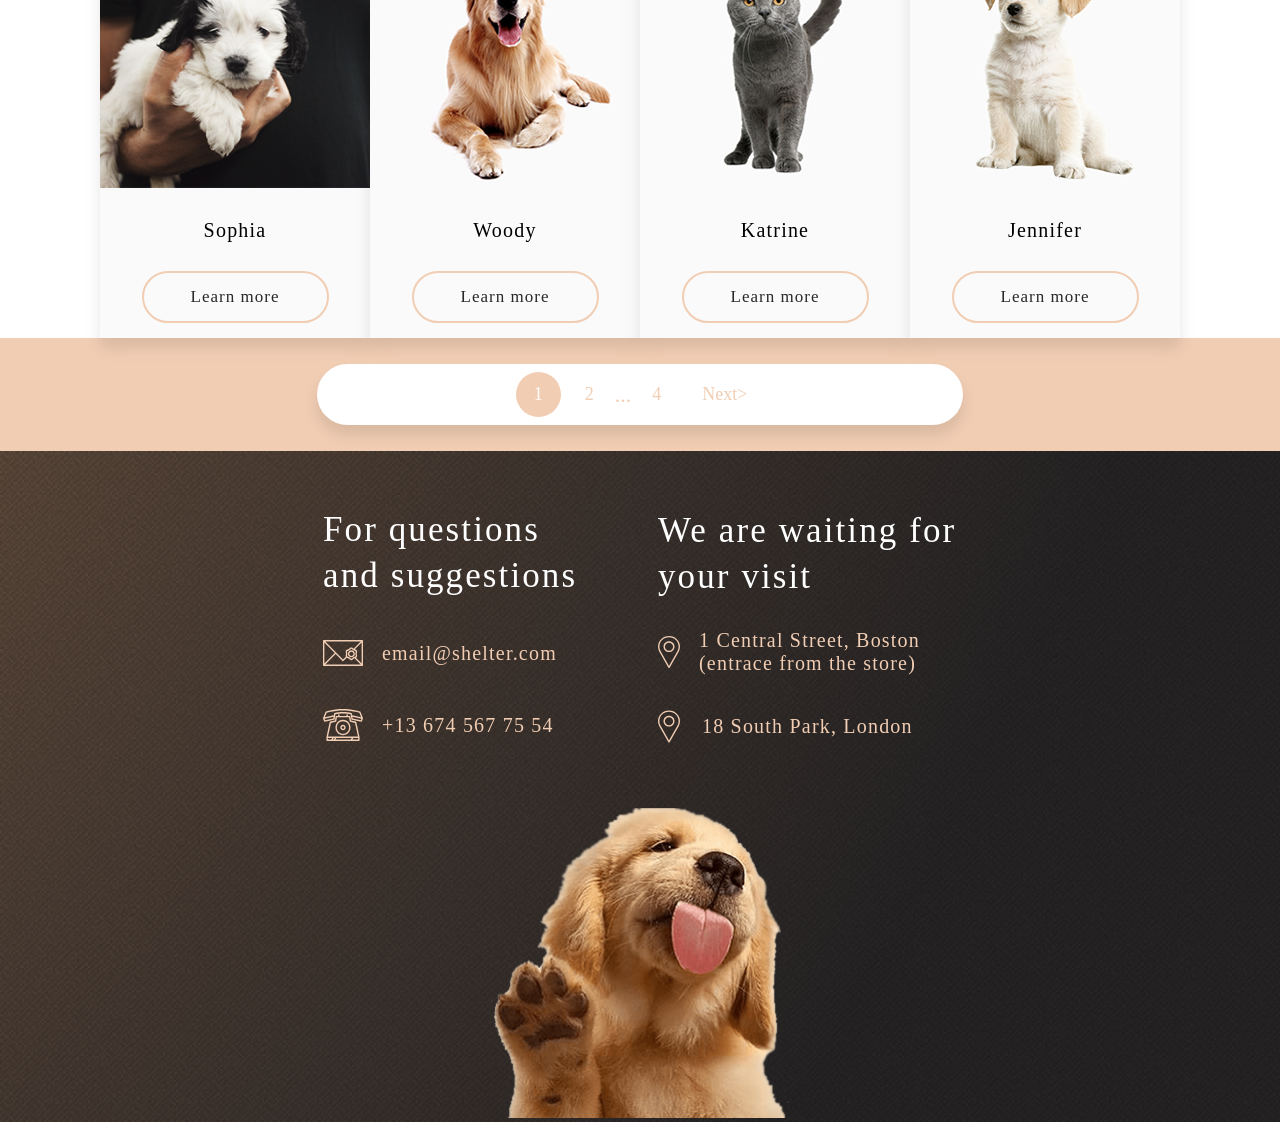
==== commit 6886a190: "fix: change path for deploy" ====
--- a/pets/index.html
+++ b/pets/index.html
@@ -11,12 +11,12 @@
 <header class="header">
     <div class="header__wrapper">
         <div class="header__logo">
-            <span class="header__title"><a href="..//shelter/shelter.html" class="link-shelter">Cozy House</a></span>
+            <span class="header__title"><a href="/Shelter/shelter/index.html" class="link-shelter">Cozy House</a></span>
             <span class="header__subtitle">Shelter for pets in Boston</span>
         </div>
         <nav class="menu">
             <ul class="menu-list">
-                <li class="menu__item"><a href="..//shelter/shelter.html" class="nav-link">About the shelter</a></li>
+                <li class="menu__item"><a href="/Shelter/shelter/index.html" class="nav-link">About the shelter</a></li>
                 <li class="menu__item menu__item_active"><a href="#our-friends" class="nav-link">Our pets</a></li>
                 <li class="menu__item"><a href="..//shelter/shelter.html" class="nav-link">Help the shelter</a></li>
                 <li class="menu__item"><a href="#footer" class="nav-link">Contacts</a></li>
--- a/pets/css/pets.css
+++ b/pets/css/pets.css
@@ -529,7 +529,7 @@
     display: flex;
     align-items: center;
     justify-content: center;
-    background: #20B2AA;
+    background: rgba(241, 205, 179, 1);
     padding: 10px;
 }
 
@@ -547,7 +547,7 @@
 }
 
 .container-pag ul li{
-    color: #20B2AA;
+    color: rgba(241, 205, 179, 1);
     list-style: none;
     line-height: 45px;
     text-align: center;
@@ -587,7 +587,7 @@
   .container-pag ul li:first-child:hover,
   .container-pag ul li:last-child:hover{
     color: #fff;
-    background: #20B2AA;
+    background: rgba(241, 205, 179, 1);
   }
 
   .container-example {
